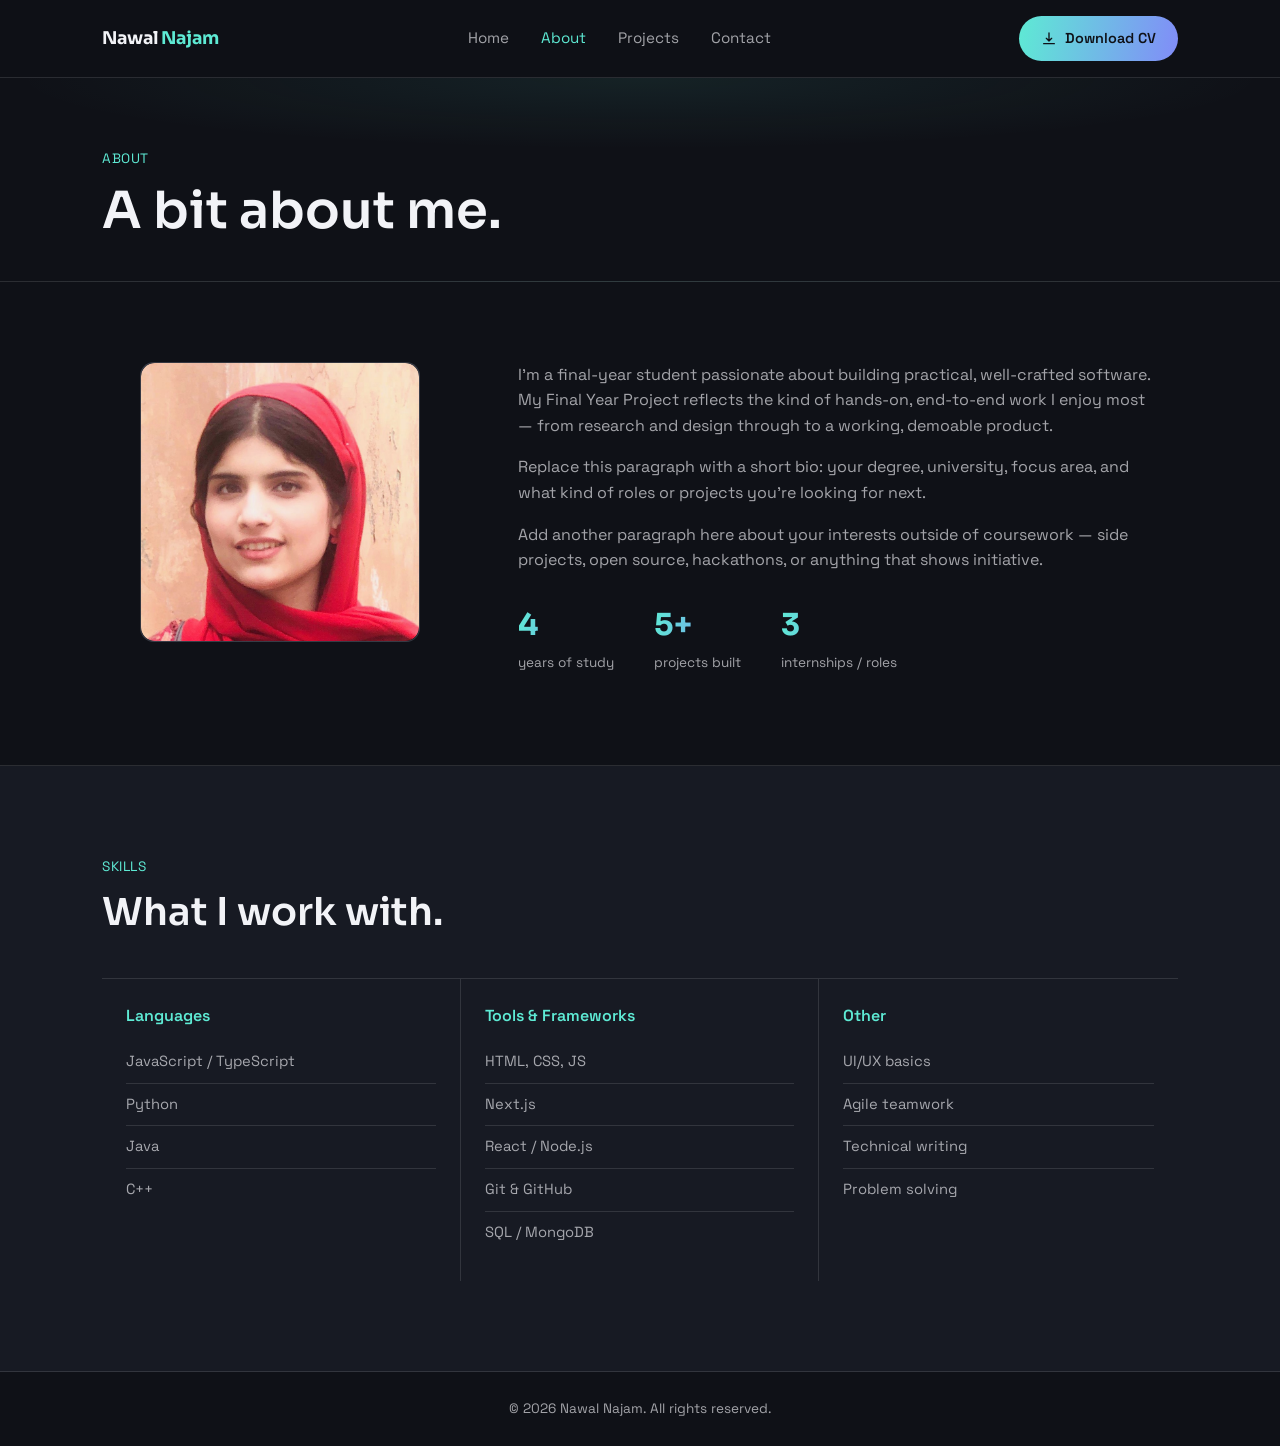
==== about.html @ 9804e381 "Initial portfolio commit" ====
<!DOCTYPE html>
<html lang="en">
<head>
<meta charset="UTF-8">
<meta name="viewport" content="width=device-width, initial-scale=1.0">
<title>About — Nawal Najam</title>
<link rel="preconnect" href="https://fonts.googleapis.com">
<link rel="preconnect" href="https://fonts.gstatic.com" crossorigin>
<link href="https://fonts.googleapis.com/css2?family=Space+Grotesk:wght@400;500;600;700&family=Sora:wght@500;600;700&display=swap" rel="stylesheet">
<style>
:root{
  --bg:#0f1117; --bg-2:#171a23; --bg-3:#1f2330;
  --text:#f2f3f7; --text-dim:rgba(242,243,247,0.65);
  --line:rgba(242,243,247,0.12);
  --accent:#5eead4; --accent-2:#818cf8;
  --radius:14px;
}
*{margin:0;padding:0;box-sizing:border-box;}
html{scroll-behavior:smooth;}
body{background:var(--bg);color:var(--text);font-family:'Space Grotesk',sans-serif;line-height:1.6;}
h1,h2,h3{font-family:'Sora',sans-serif;font-weight:600;line-height:1.15;}
a{color:inherit;text-decoration:none;}
ul{list-style:none;}
.section-inner,.nav-inner{max-width:1140px;margin:0 auto;padding:0 32px;}
.eyebrow{font-size:.85rem;color:var(--accent);letter-spacing:.04em;text-transform:uppercase;margin-bottom:12px;}

/* NAVBAR */
.navbar{position:sticky;top:0;z-index:100;background:rgba(15,17,23,.85);backdrop-filter:blur(12px);border-bottom:1px solid var(--line);}
.nav-inner{display:flex;align-items:center;justify-content:space-between;padding-top:16px;padding-bottom:16px;}

/* ===== ANIMATED LOGO ===== */
.logo{
  font-family:'Sora',sans-serif;
  font-size:1.1rem;
  font-weight:700;
  display:inline-flex;
  align-items:center;
  gap:2px;
}
.logo .word{
  display:inline-flex;
}
.logo .word span{
  display:inline-block;
  opacity:0;
  transform:translateY(-10px);
  animation:letterDrop .38s ease forwards;
}
.logo .word:not(.accent-word) span:nth-child(1){animation-delay:.10s;}
.logo .word:not(.accent-word) span:nth-child(2){animation-delay:.20s;}
.logo .word:not(.accent-word) span:nth-child(3){animation-delay:.30s;}
.logo .word:not(.accent-word) span:nth-child(4){animation-delay:.40s;}
.logo .word:not(.accent-word) span:nth-child(5){animation-delay:.50s;}
.logo .accent-word span{color:var(--accent);}
.logo .accent-word span:nth-child(1){animation-delay:.75s;}
.logo .accent-word span:nth-child(2){animation-delay:.85s;}
.logo .accent-word span:nth-child(3){animation-delay:.95s;}
.logo .accent-word span:nth-child(4){animation-delay:1.05s;}
.logo .accent-word span:nth-child(5){animation-delay:1.15s;}

@keyframes letterDrop{
  0%   { opacity:0; transform:translateY(-12px) scale(.75); }
  60%  { opacity:1; transform:translateY(3px) scale(1.08); }
  100% { opacity:1; transform:translateY(0) scale(1); }
}
.logo:hover .word span{
  text-shadow:0 0 12px rgba(94,234,212,.7);
  transition:text-shadow .3s ease;
}

.nav-links{display:flex;gap:32px;}
.nav-links a{font-size:.95rem;color:var(--text-dim);transition:color .2s;}
.nav-links a:hover{color:var(--text);}
.nav-right{display:flex;align-items:center;gap:16px;}
.btn{display:inline-flex;align-items:center;gap:8px;padding:11px 22px;border-radius:100px;font-size:.9rem;font-weight:600;cursor:pointer;border:none;transition:transform .2s,box-shadow .2s;}
.btn-download{background:linear-gradient(100deg,var(--accent),var(--accent-2));color:#0f1117;}
.btn-download:hover{transform:translateY(-2px);box-shadow:0 10px 26px -10px rgba(94,234,212,.5);}
.hamburger{display:none;flex-direction:column;gap:5px;background:none;border:none;cursor:pointer;padding:4px;}
.hamburger span{width:24px;height:2px;background:var(--text);display:block;transition:all .3s;}
.mobile-panel{display:none;flex-direction:column;padding:8px 32px 22px;border-top:1px solid var(--line);}
.mobile-panel a{padding:13px 0;font-size:1rem;color:var(--text-dim);border-bottom:1px solid var(--line);}
.mobile-panel.show{display:flex;}
.mobile-download{margin-top:14px;text-align:center;background:linear-gradient(100deg,var(--accent),var(--accent-2));color:#0f1117!important;border-radius:100px;border-bottom:none!important;font-weight:600;}
@media (max-width:820px){.nav-links{display:none;}.hamburger{display:flex;}.btn-download{padding:9px 16px;font-size:.85rem;}}

/* SECTIONS */
section{padding:90px 0;border-bottom:1px solid var(--line);}
footer{text-align:center;padding:26px;color:var(--text-dim);font-size:.85rem;}
.nav-links a.active,.mobile-panel a.active{color:var(--accent);}

/* PAGE HERO */
.page-hero{padding:70px 0 40px;border-bottom:1px solid var(--line);background:radial-gradient(ellipse 70% 50% at 50% 0%,rgba(94,234,212,.08),transparent 70%);}
.page-title{font-size:clamp(2.2rem,5vw,3.2rem);}

/* ABOUT PAGE */
.about-section{padding-top:80px;}
.about-grid{display:grid;grid-template-columns:.7fr 1.3fr;gap:60px;}
.about-grid h2{font-size:clamp(1.8rem,3.6vw,2.4rem);margin-bottom:18px;}
.about-grid p{color:var(--text-dim);margin-bottom:16px;max-width:64ch;}
.about-photo{display:flex;align-items:flex-start;justify-content:center;}
.photo-placeholder img{
  width:100%;
  height:100%;
  object-fit:cover;
  border-radius:var(--radius);
  display:block;
}
.photo-placeholder{
  width:100%;
  max-width:280px;
  aspect-ratio:1;
  border-radius:var(--radius);
  background:linear-gradient(150deg,var(--bg-3),var(--bg-2));
  border:1px solid var(--line);
  overflow:hidden;
  display:flex;
  align-items:center;
  justify-content:center;
  color:var(--text-dim);
  font-size:.95rem;
}

.skills-section{background:var(--bg-2);}
.section-title{font-size:clamp(1.8rem,3.6vw,2.4rem);margin-bottom:44px;}

.stat-row{display:flex;gap:40px;flex-wrap:wrap;margin-top:28px;}
.stat-row .stat b{font-family:'Sora',sans-serif;font-size:1.9rem;display:block;background:linear-gradient(100deg,var(--accent),var(--accent-2));-webkit-background-clip:text;background-clip:text;color:transparent;}
.stat-row .stat span{font-size:.85rem;color:var(--text-dim);}

.skill-cols{display:grid;grid-template-columns:repeat(3,1fr);border-top:1px solid var(--line);margin-top:10px;}
.skill-col{padding:28px 24px;border-right:1px solid var(--line);}
.skill-col:last-child{border-right:none;}
.skill-col h3{font-size:1rem;font-weight:600;margin-bottom:16px;color:var(--accent);font-family:'Space Grotesk',sans-serif;}
.skill-col li{padding:9px 0;border-bottom:1px solid var(--line);color:var(--text-dim);font-size:.92rem;}
.skill-col li:last-child{border-bottom:none;}

@media (max-width:900px){
  section{padding:70px 0;}
  .page-hero{padding:56px 0 32px;}
  .about-section{padding-top:60px;}
  .skill-cols{grid-template-columns:1fr 1fr;}
  .skill-col{border-bottom:1px solid var(--line);}
  .skill-col:nth-child(2){border-right:none;}
}
@media (max-width:760px){
  .section-inner,.nav-inner{padding:0 20px;}
  .nav-inner{padding-top:14px;padding-bottom:14px;}
  .logo{font-size:1rem;}
  section{padding:56px 0;}
  .page-hero{padding:44px 0 28px;}
  .page-title{font-size:clamp(1.8rem,8vw,2.4rem);}
  .about-grid{grid-template-columns:1fr;gap:20px;}
  .about-photo{margin-bottom:6px;}
  .photo-placeholder{max-width:200px;}
  .stat-row{gap:28px;}
  .skill-cols{grid-template-columns:1fr;}
  .skill-col{border-right:none!important;}
}
@media (max-width:480px){
  .section-inner,.nav-inner{padding:0 16px;}
  .mobile-panel{padding:8px 16px 20px;}
  .btn-download{padding:8px 14px;font-size:.8rem;}
  .btn-download svg{width:14px;height:14px;}
}
</style>
</head>
<body>

<header class="navbar">
  <div class="nav-inner">
    <!-- ⭐ ANIMATED LOGO -->
    <a href="index.html" class="logo" aria-label="Nawal Najam">
      <span class="word">
        <span>N</span><span>a</span><span>w</span><span>a</span><span>l</span>
      </span>
      <span class="word accent-word">
        <span>N</span><span>a</span><span>j</span><span>a</span><span>m</span>
      </span>
    </a>

    <nav class="nav-links">
      <a href="index.html" data-page="index">Home</a>
      <a href="about.html" data-page="about">About</a>
      <a href="projects.html" data-page="projects">Projects</a>
      <a href="contact.html" data-page="contact">Contact</a>
    </nav>
    <div class="nav-right">
      <a href="assests/Nawal Najam Cv(1).pdf" download="NawalNajamCV.pdf" class="btn btn-download">
        <svg width="16" height="16" viewBox="0 0 24 24" fill="none" stroke="currentColor" stroke-width="2">
          <path d="M12 3v12m0 0l-4-4m4 4l4-4M4 19h16" stroke-linecap="round" stroke-linejoin="round"/>
        </svg>
        Download CV
      </a>
      <button class="hamburger" id="hamburger" aria-label="Open menu"><span></span><span></span><span></span></button>
    </div>
  </div>
  <div class="mobile-panel" id="mobilePanel">
    <a href="index.html" data-page="index">Home</a>
    <a href="about.html" data-page="about">About</a>
    <a href="projects.html" data-page="projects">Projects</a>
    <a href="contact.html" data-page="contact">Contact</a>
    <a href="assests/Nawal Najam Cv(1).pdf" download="NawalNajamCV.pdf" class="mobile-download">Download CV</a>
  </div>
</header>

<section class="page-hero">
  <div class="section-inner">
    <div class="eyebrow">About</div>
    <h1 class="page-title">A bit about me.</h1>
  </div>
</section>

<section class="about-section">
  <div class="section-inner about-grid">
    <div class="about-photo">
      <div class="photo-placeholder">
        <img src="assests/photo.jpeg" alt="Nawal Najam"
             onerror="this.parentElement.innerHTML='<span>Your Photo</span>';">
      </div>
    </div>
    <div>
      <p>I'm a final-year student passionate about building practical, well-crafted software. My Final Year Project reflects the kind of hands-on, end-to-end work I enjoy most — from research and design through to a working, demoable product.</p>
      <p>Replace this paragraph with a short bio: your degree, university, focus area, and what kind of roles or projects you're looking for next.</p>
      <p>Add another paragraph here about your interests outside of coursework — side projects, open source, hackathons, or anything that shows initiative.</p>

      <div class="stat-row">
        <div class="stat"><b>4</b><span>years of study</span></div>
        <div class="stat"><b>5+</b><span>projects built</span></div>
        <div class="stat"><b>3</b><span>internships / roles</span></div>
      </div>
    </div>
  </div>
</section>

<section class="skills-section">
  <div class="section-inner">
    <div class="eyebrow">Skills</div>
    <h2 class="section-title">What I work with.</h2>
    <div class="skill-cols">
      <div class="skill-col">
        <h3>Languages</h3>
        <ul>
          <li>JavaScript / TypeScript</li>
          <li>Python</li>
          <li>Java</li>
          <li>C++</li>
        </ul>
      </div>
      <div class="skill-col">
        <h3>Tools &amp; Frameworks</h3>
        <ul>
          <li>HTML, CSS, JS</li>
          <li>Next.js</li>
          <li>React / Node.js</li>
          <li>Git &amp; GitHub</li>
          <li>SQL / MongoDB</li>
        </ul>
      </div>
      <div class="skill-col">
        <h3>Other</h3>
        <ul>
          <li>UI/UX basics</li>
          <li>Agile teamwork</li>
          <li>Technical writing</li>
          <li>Problem solving</li>
        </ul>
      </div>
    </div>
  </div>
</section>

<footer>© 2026 Nawal Najam. All rights reserved.</footer>
<script src="js/script.js"></script>
</body>
</html>
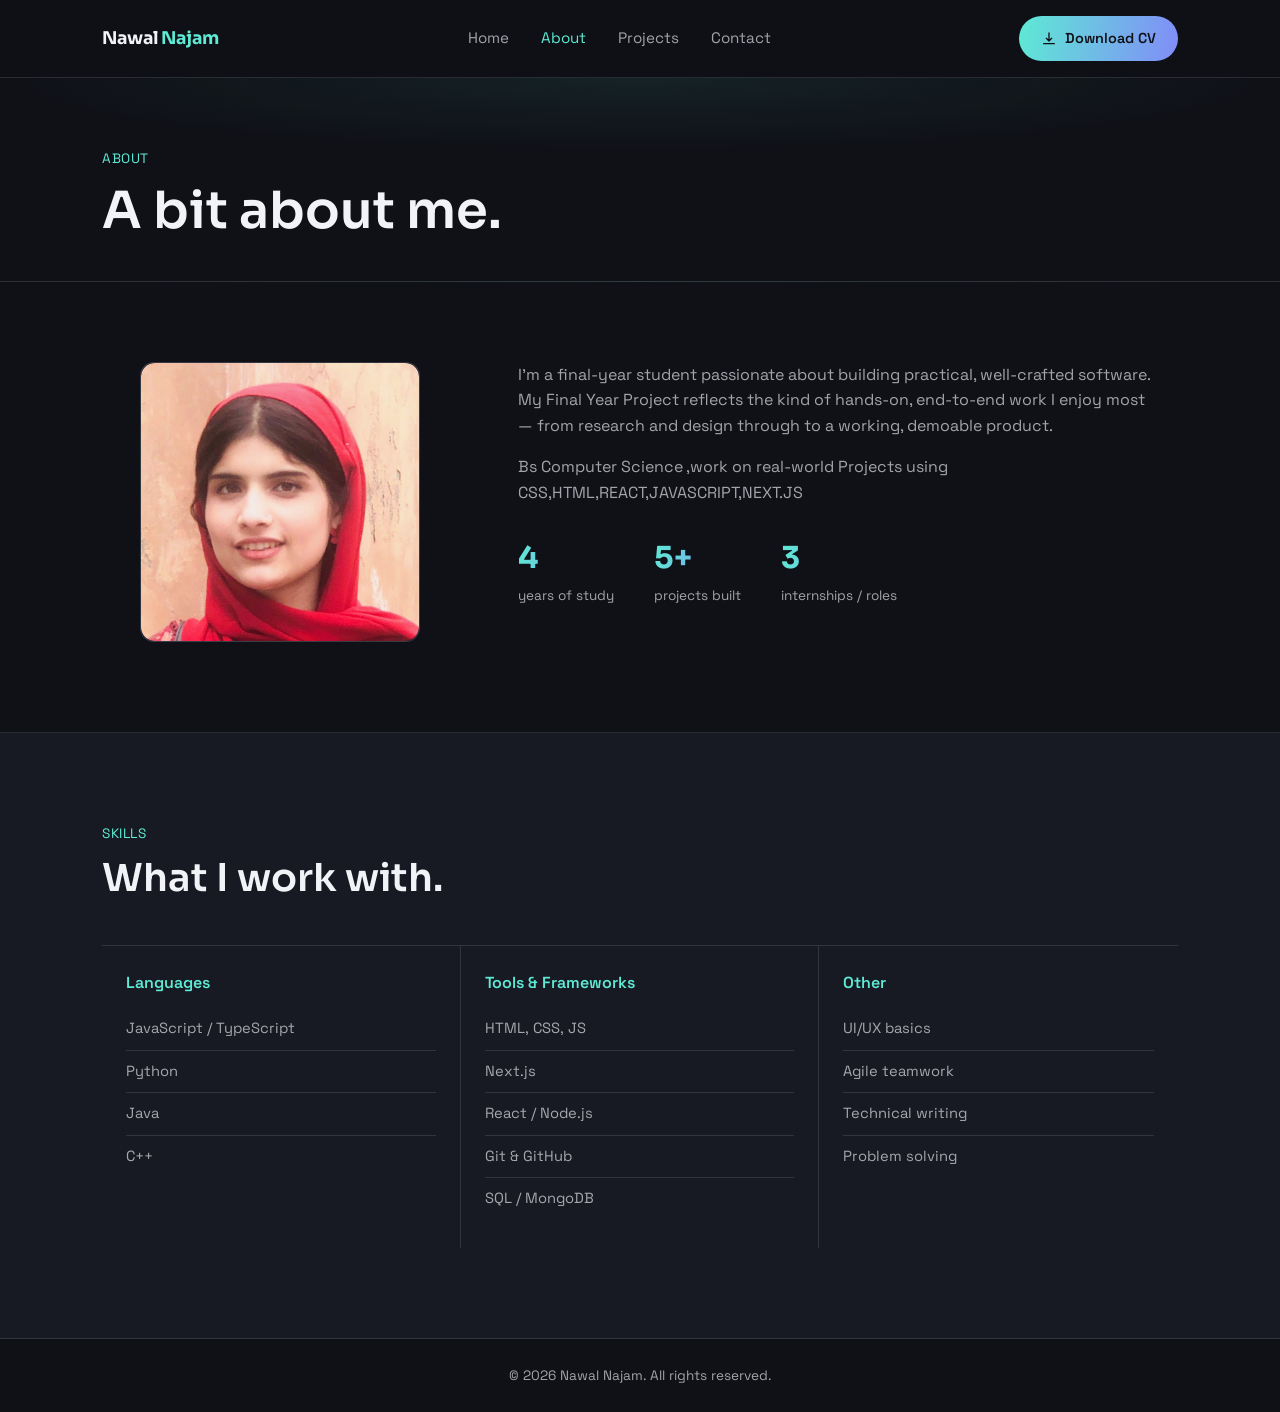
==== commit ad62b6e8: "chnage" ====
--- a/about.html
+++ b/about.html
@@ -220,9 +220,8 @@
     </div>
     <div>
       <p>I'm a final-year student passionate about building practical, well-crafted software. My Final Year Project reflects the kind of hands-on, end-to-end work I enjoy most — from research and design through to a working, demoable product.</p>
-      <p>Replace this paragraph with a short bio: your degree, university, focus area, and what kind of roles or projects you're looking for next.</p>
-      <p>Add another paragraph here about your interests outside of coursework — side projects, open source, hackathons, or anything that shows initiative.</p>
-
+      <p>Bs Computer Science ,work on real-world Projects using CSS,HTML,REACT,JAVASCRIPT,NEXT.JS 
+      
       <div class="stat-row">
         <div class="stat"><b>4</b><span>years of study</span></div>
         <div class="stat"><b>5+</b><span>projects built</span></div>
